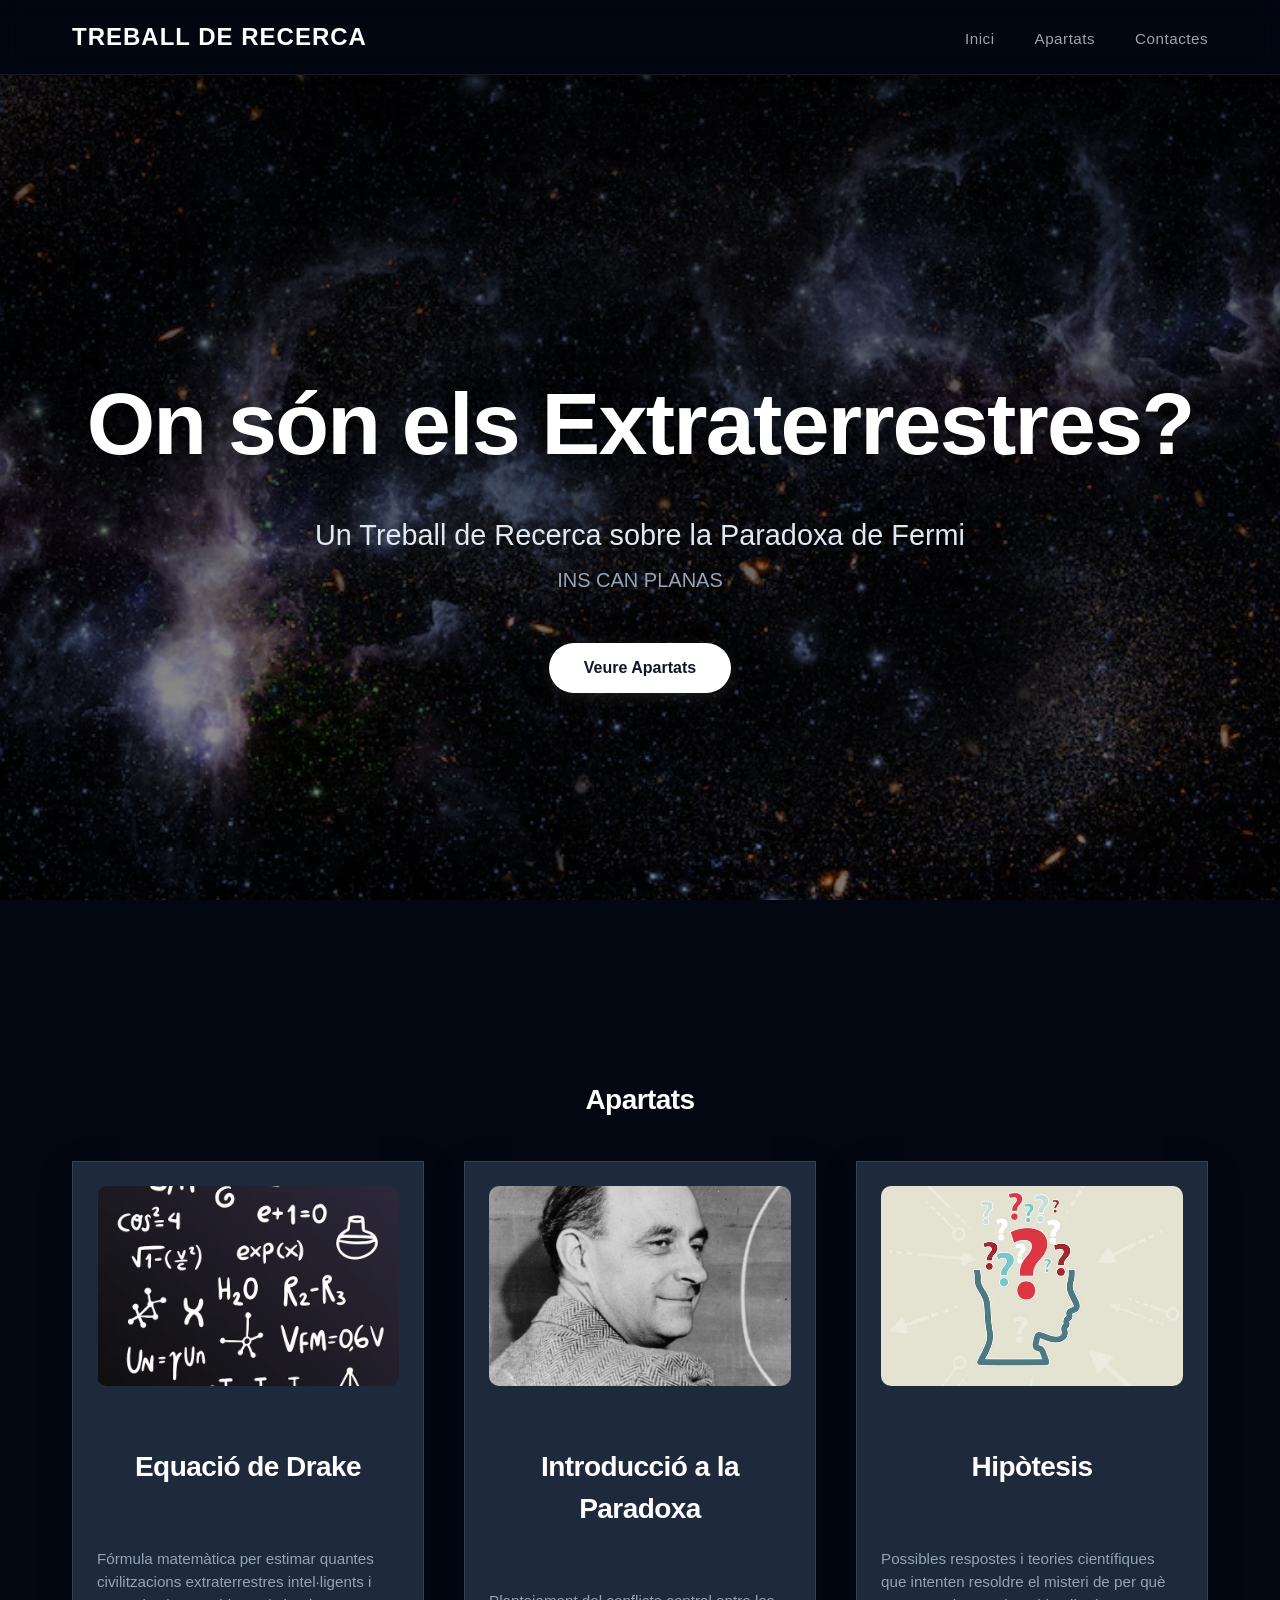
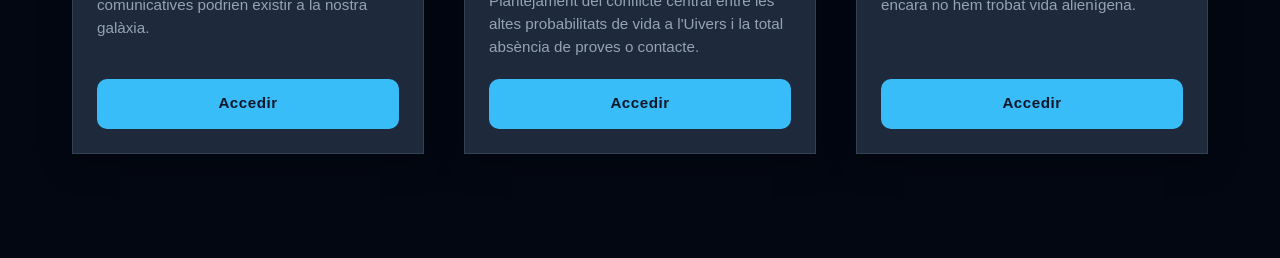
==== index.html @ d02b75b5 "Mi primera subida" ====
<!DOCTYPE html>
<html lang="es">
<head>
    <meta charset="UTF-8">
    <meta name="viewport" content="width=device-width, initial-scale=1.0">
    <title>On són els Extraterrestres?</title>
    <link rel="stylesheet" href="styles.css">
    <link rel="icon" href="Images/icono.png" type="image/png">
</head>
<body>
    <header>
        <nav>
            <div class="logo">Treball de Recerca</div>
            <ul class="nav-links">
                <li><a href="#">Inici</a></li>
                <li><a href="#apartats">Apartats</a></li>
                <li><a href="#contacte">Contactes</a></li>
            </ul>
        </nav>
    </header>

    <main>
        <section id="hero">
            <div class="hero-content">
                <h1>On són els Extraterrestres?</h1>
                <p class="subtitle">Un Treball de Recerca sobre la Paradoxa de Fermi</p>
                <p class="centre-origen">INS Can Planas</p>
                <a href="#apartats" class="ap-button">Veure Apartats</a>
            </div>
        </section>

        <section id="apartats">
            <h2 class="titol-seccio">Apartats</h2>
            <div class="apartats-grid">

                <div class="apartats-card">
                    <img src="Images/Fórm.png" alt="fondo espacial">
                    <h2 class="titol-card">Equació de Drake</h2>
                    <p class="desc">Fórmula matemàtica per estimar quantes civilitzacions extraterrestres intel·ligents i comunicatives podrien existir a la nostra galàxia.</p>
                    <a href="drake.html" class="boto-accedir">Accedir</a>
                </div>

                <div class="apartats-card">
                    <img src="Images/intro.jpg" alt="fondo espacial">
                    <h2 class="titol-card">Introducció a la Paradoxa</h2>
                    <p class="desc">Plantejament del conflicte central entre les altes probabilitats de vida a l'Uivers i la total absència de proves o contacte.</p>
                    <a href="intro.html" class="boto-accedir">Accedir</a>
                </div>

                <div class="apartats-card">
                    <img src="Images/hipo.jpg" alt="fondo espacial">
                    <h2 class="titol-card">Hipòtesis</h2>
                    <p class="desc">Possibles respostes i teories científiques que intenten resoldre el misteri de per què encara no hem trobat vida alienígena.</p>
                    <a href="hipo.html" class="boto-accedir">Accedir</a>
                </div>

            </div>
        </section>
    </main>
</body>
</html>
---- styles.css ----
* {
    margin: 0;
    padding: 0;
    box-sizing: border-box;
    font-family: 'Arial', sans-serif;
}

@import url('https://googleapis.com');

body {
    font-size: 1.25rem;
    line-height: 1.5;
    color: #111111;
    margin: 0;
    padding: 0;
    background-color: #030712;
    font-family: 'Segoe UI', Tahoma, Geneva, Verdana, sans-serif;
}

img {
    max-width: 100%;
    display: block;
    height: auto;
}

header {
    box-shadow: 0 2px 10px rgba(0, 0, 0, 0.05);
    position: sticky;
    top: 0;
    z-index: 1000;
    background-color: rgba(3, 7, 18, 0.85);
    backdrop-filter: blur(12px);
    border-bottom: 1px solid rgba(255, 255, 255, 0.08);
}

nav {
    display: flex;
    justify-content: space-between;
    align-items: center;
    padding: 1.2rem 2rem;
    max-width: 1200px;
    margin: 0 auto;
}

.logo {
    font-size: 1.5rem;
    font-weight: bold;
    color: #ffffff;
    letter-spacing: 1px;
    text-transform: uppercase;
}

.nav-links {
    display: flex;
    list-style: none;
    gap: 2.5rem;
    margin: 0;
    padding: 0;
}

.nav-links a {
    text-decoration: none;
    color: #9ca3af;
    transition: color 0.3s ease;
    font-size: 0.95rem;
    font-weight: 500;
    letter-spacing: 0.5px;
    position: relative;
    padding: 0.4rem 0;
}

.nav-links a:hover {
    color: #ffffff;
    text-shadow: 0 0 8px rgba(255, 255, 255, 0.6);
}

.nav-links a::after {
    content: '';
    position: absolute;
    bottom: 0;
    left: 0;
    width: 0;
    height: 2px;
    background: linear-gradient(90deg, #3b82f6, #8b5cf6);
    box-shadow: 0 0 8px #3b82f6;
    transition: width 0.3s ease;
}

.nav-links a:hover::after {
    width: 100%;
}

#hero {
    min-height: 100vh;
    background: linear-gradient(rgba(0, 0, 0, 0.7), rgba(0, 0, 0, 0.4)), url('Images/real\ fondo.avif');
    background-size: cover;
    background-position: center;
    background-attachment: fixed;
    display: flex;
    flex-direction: column;
    justify-content: center;
    align-items: center;
    text-align: center;
    color: white;
    padding: 2rem 1rem;
    font-family: 'Inter', sans-serif;
}

.hero-content {
    animation: fadeIn 1.5s ease-out;
}

#hero h1 {
    font-size: clamp(2.5rem, 7vw, 5.5rem);
    margin-bottom: 1.5rem;
    font-weight: 800;
    letter-spacing: -0.02em;
    text-shadow: 0 4px 20px rgba(0, 0, 0, 0.6);
}

.subtitle {
    font-size: clamp(1.2rem, 3.5vw, 1.8rem);
    font-weight: 400;
    color: #e2e8f0;
    margin-bottom: 0.5rem;
}

.centre-origen {
    font-size: clamp(1rem, 2.5vw, 1.25rem);
    font-weight: 300;
    color: #94a3b8;
    text-transform: uppercase;
}

.ap-button {
    display: inline-block;
    text-decoration: none;
    background-color: #ffffff;
    color: #0f172a;
    font-weight: 600;
    font-size: 1rem;
    border: none;
    padding: 0.8rem 2.2rem;
    border-radius: 50px;
    cursor: pointer;
    box-shadow: 0 4px 15px rgba(255, 255, 255, 0.1);
    margin-top: 3rem;
    transition: all 0.3s cubic-bezier(0.4, 0, 0.2, 1);
}

.ap-button:hover {
    background-color: #f8fafc;
    transform: translateY(-2px);
    box-shadow: 0 10px 25px rgba(255, 255, 255, 0.2);
}

.ap-button:active {
    transform: translateY(0);
    transform: scale(0.98);
}

#apartats {
    padding: 4rem 2rem;
    max-width: 1200px;
    margin: 0 auto;
}

#apartats h2 {
    text-align: center !important;
    margin-top: 2.5rem !important;
    margin-bottom: 2.5rem !important;
    color: #ffffff !important;
    font-family: 'Inter', sans-serif !important;
    font-size: 1.75rem !important;
    font-weight: 700 !important;
    letter-spacing: -0.02em !important;
}

.apartats-grid {
    display: grid;
    grid-template-columns: repeat(auto-fit, minmax(300px, 1fr));
    gap: 2.5rem;
    margin-bottom: 2.5rem;
}

.apartats-card {
    background-color: #1e293b;
    color: white;
    border-radius: 16x;
    overflow: hidden;
    box-shadow: 0 10px 30px rgba(0, 0, 0, 0.3);
    display: flex;
    flex-direction: column;
    padding: 1.5rem;
    gap: 1.25rem;
    border: 1px solid #334155;
    transition: transform 0.3s cubic-bezier(0.25, 0.8, 0.25, 1), box-shadow 0.3s ease;
}

.apartats-card:hover {
    transform: translateY(-8px);
    box-shadow: 0 20px 40px rgba(0, 0, 0, 0.15);
    background-color: #243248;
}

.apartats-card img {
    width: 100%;
    height: 200px;
    object-fit: cover;
    border-radius: 10px;
}

#apartats .titol-seccio {
    color: #ffffff;
    font-size: 2.2rem;
    margin-bottom: 2rem;
    text-align: center;
}

.apartats-card .titol-card {
    margin: 0 !important;
    padding: 0 !important;
    color: #0f172a !important;
    font-size: 1.4rem !important;
    font-weight: 700 !important;
    text-align: center !important;
}

.desc {
    color: #cbd5e1;
    margin: 0;
    padding: 0;
    font-size: 0.95rem;
    line-height: 1.6;
}

.boto-accedir {
    padding: 0.85rem 1.5rem;
    background-color: #38bdf8;;
    color: #0f172a;
    border: none;
    border-radius: 10px;
    cursor: pointer;
    text-decoration: none;
    display: block;
    font-weight: 600;
    font-size: 0.95rem;
    letter-spacing: 0.5px;
    text-align: center;
    margin-top: auto;
    transition: background-color 0.2s ease, transform 0.1s ease;
}

.boto-accedir:hover {
    background-color: #7dd3fc;
}

.boto-accedir:active {
    transform: scale(0.97);
}

.drake-intro {
    text-align: center;
    color: white;
    font-size: clamp(1.5rem, 3vw, 2.5rem);
    margin-bottom: 1.5rem;
    font-weight: 100;
    letter-spacing: -0.02em;
    text-shadow: 0 4px 20px rgba(0, 0, 0, 0.6);
    font-family: 'Inter', sans-serif;
}

.cards-grid {
    display: flex;
    gap: 2.5rem;
    max-width: 1200px;
    margin: 0 auto;
    padding: 0 1.5rem;
    justify-content: center;
    flex-direction: row;
    align-items: stretch;
}

.descripcio-drake {
    background-color: #1e293b;
    color: white;
    border-radius: 12x;
    overflow: hidden;
    box-shadow: 0 10px 30px rgba(0, 0, 0, 0.3);
    display: flex;
    flex-direction: column;
    padding: 3rem;
    gap: 1.25rem;
    border: 1px solid #334155;
    text-align: center;
    align-items: center;
    transition: transform 0.3s cubic-bezier(0.25, 0.8, 0.25, 1), box-shadow 0.3s ease;
    flex: 1 1 calc(50% - 1.5rem); 
    max-width: 760px;
    min-width: 350px; 
}

.card-image img {
    width: 100%;
    height: 100%;
    object-fit: cover;
    border-radius: 20px;
}

.titol-card {
    font-size: 1.5rem;
    margin: 0;
    font-weight: 700;
}

.desc {
    font-size: 0.95rem;
    color: #94a3b8;
    line-height: 1.5;
    flex-grow: 1;
}

.descripcio-drake:hover {
    transform: translateY(-8px);
    box-shadow: 0 20px 40px rgba(0, 0, 0, 0.15);
    background-color: #243248;
}

.parametres-section {
    max-width: 800px;
    margin: 4rem auto;
    padding: 0 1.5rem;
}

.titol-parametres {
    color: white;
    font-size: 1.5rem;
    margin-bottom: 2rem;
    text-align: center;
    font-weight: 600;
}

.parametres-container {
    display: flex;
    flex-direction: column;
    gap: 1rem
}

.parametres-item {
    display: flex;
    align-items: center;
    background-color: #152033;
    border: 1px solid #1e293b;
    border-radius: 8px;
    padding: 1.25rem 1.5rem;
    gap: 1.5rem;
    transition: transform 0.2s ease;
}

.variable {
    color: #38bdf8;
    font-family: 'Courier New', Courier, monospace;
    font-size: 1.4rem;
    font-weight: 700;
    min-width: 50px;
    text-align: center;
}

.definicio {
    color: #94a3b8;
    margin: 0;
    font-size: 0.95rem;
    line-height: 1.5;
    text-align: left;
}

#calculadora-drake {
    background-color: rgba(15, 23, 42, 0.9);
    border: 2px solid #3b82f6;
    border-radius: 16px;
    padding: 30px;
    max-width: 800px;
    margin: 40px auto;
    box-shadow: 0 0 20px rgba(59, 130, 246, 0.3);
    color: #ffffff;
}

.grid-tableta {
    display: grid;
    grid-template-columns: repeat(auto-fit, minmax(180px, 1fr));
    gap:20px;
    margin-bottom: 3px;
}

.celda-factor {
    background-color: #1e293b;
    border: 1px solid #475569;
    border-radius: 8px;
    padding: 15px;
    display: flex;
    flex-direction: column;
    align-items: center;
}

.celda-factor label {
    font-weight: bold;
    font-size: 1.1rem;
    margin-bottom: 8px;
    color: #93c5fd;
}

.celda-factor label span {
    font-size: 0.75rem;
    color: #94a3b8;
    display: block;
    font-weight: normal;
    text-align: center;
}

.celda-factor input {
    width: 80%;
    background-color: #0f172a;
    border: 1px solid #3b82f6;
    border-radius: 6px;
    color: #ffffff;
    padding: 8px;
    text-align: center;
    font-size: 1.1rem;
    outline: none;
    transition: all 0.3s ease;
}

.celda-factor input:focus {
    border-color: #8b5cf6;
    box-shadow: 0 0 10px rgba(139, 92, 246, 0.5);
}

.pantalla-resultado {
    background-color: #020617;
    border-top: 3px solid #8b5cf6;
    border-radius: 8px;
    padding: 20px;
    text-align: center;
}

#total-N {
    font-size: 3rem;
    font-weight: bold;
    color: #10b981;
    text-shadow: 0 0 15px rgba(16, 185, 129, 0.6);
    margin: 10px 0 0 0;
}
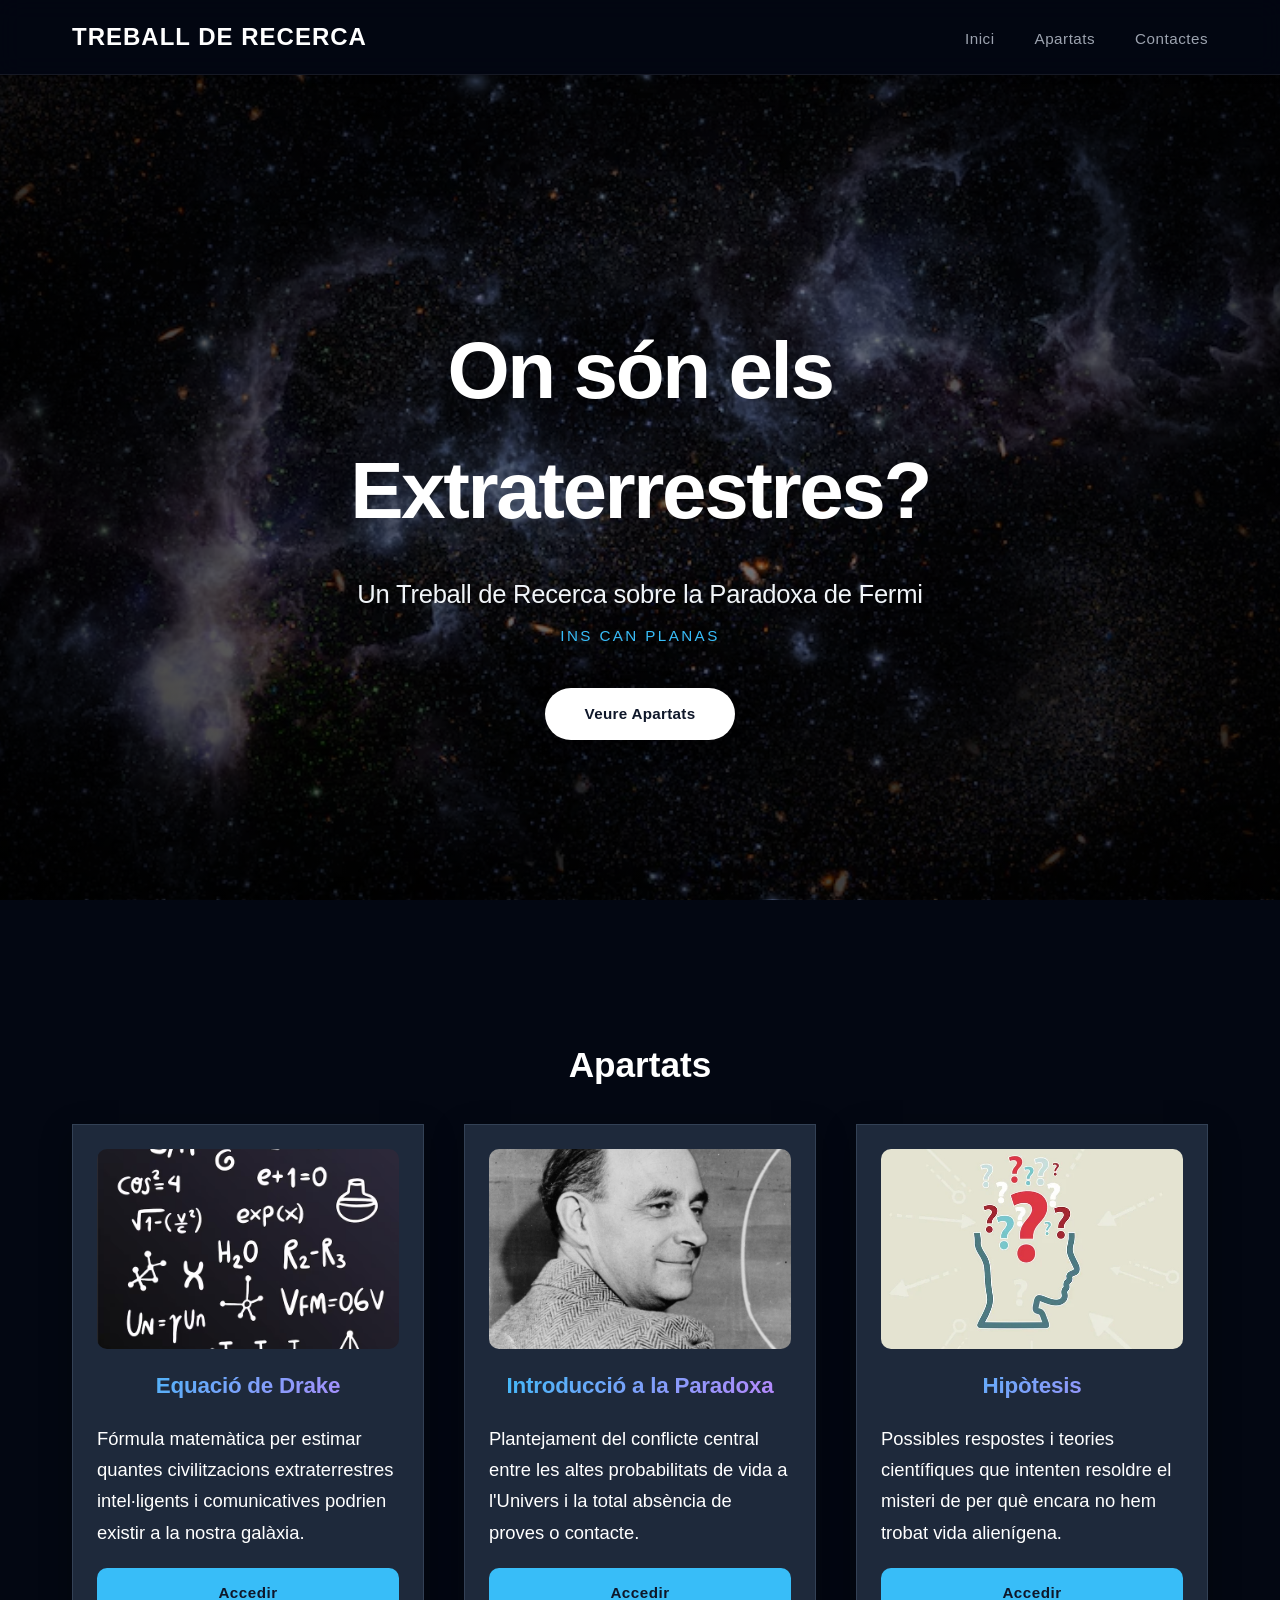
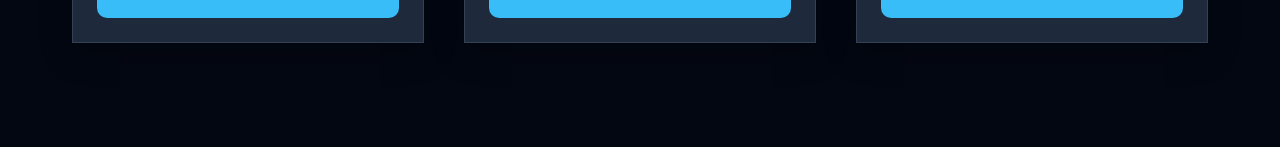
==== commit 0e1700cc: "Primera actualització de la Pàgina Web sobre el Treball de Recerca de la Paradoxa de Fermi. En aques" ====
--- a/index.html
+++ b/index.html
@@ -36,21 +36,21 @@
                 <div class="apartats-card">
                     <img src="Images/Fórm.png" alt="fondo espacial">
                     <h2 class="titol-card">Equació de Drake</h2>
-                    <p class="desc">Fórmula matemàtica per estimar quantes civilitzacions extraterrestres intel·ligents i comunicatives podrien existir a la nostra galàxia.</p>
+                    <p class="desc-card">Fórmula matemàtica per estimar quantes civilitzacions extraterrestres intel·ligents i comunicatives podrien existir a la nostra galàxia.</p>
                     <a href="drake.html" class="boto-accedir">Accedir</a>
                 </div>
 
                 <div class="apartats-card">
                     <img src="Images/intro.jpg" alt="fondo espacial">
                     <h2 class="titol-card">Introducció a la Paradoxa</h2>
-                    <p class="desc">Plantejament del conflicte central entre les altes probabilitats de vida a l'Uivers i la total absència de proves o contacte.</p>
+                    <p class="desc-card">Plantejament del conflicte central entre les altes probabilitats de vida a l'Univers i la total absència de proves o contacte.</p>
                     <a href="intro.html" class="boto-accedir">Accedir</a>
                 </div>
 
                 <div class="apartats-card">
                     <img src="Images/hipo.jpg" alt="fondo espacial">
                     <h2 class="titol-card">Hipòtesis</h2>
-                    <p class="desc">Possibles respostes i teories científiques que intenten resoldre el misteri de per què encara no hem trobat vida alienígena.</p>
+                    <p class="desc-card">Possibles respostes i teories científiques que intenten resoldre el misteri de per què encara no hem trobat vida alienígena.</p>
                     <a href="hipo.html" class="boto-accedir">Accedir</a>
                 </div>
 
--- a/styles.css
+++ b/styles.css
@@ -92,7 +92,7 @@
 
 #hero {
     min-height: 100vh;
-    background: linear-gradient(rgba(0, 0, 0, 0.7), rgba(0, 0, 0, 0.4)), url('Images/real\ fondo.avif');
+    background: radial-gradient(circle, rgba(0, 0, 0, 0.4) 0%, rgba(0, 0, 0, 0.85) 100%), url(Images/real\ fondo.avif);
     background-size: cover;
     background-position: center;
     background-attachment: fixed;
@@ -108,28 +108,33 @@
 
 .hero-content {
     animation: fadeIn 1.5s ease-out;
+    max-width: 900px;
+    margin: 0 auto;
 }
 
 #hero h1 {
-    font-size: clamp(2.5rem, 7vw, 5.5rem);
+    font-size: clamp(2.5rem, 6.5vw, 5rem);
     margin-bottom: 1.5rem;
-    font-weight: 800;
-    letter-spacing: -0.02em;
-    text-shadow: 0 4px 20px rgba(0, 0, 0, 0.6);
+    font-weight: 900;
+    letter-spacing: -0.03em;
+    text-shadow: 0 0px 20px rgba(255, 255, 255, 0.15), rgba(0, 0, 0, 0.8);
 }
 
 .subtitle {
-    font-size: clamp(1.2rem, 3.5vw, 1.8rem);
+    font-size: clamp(1.2rem, 3vw, 1.6rem);
     font-weight: 400;
-    color: #e2e8f0;
-    margin-bottom: 0.5rem;
+    color: #f1f5f9;
+    margin-bottom: 0.75rem;
+    letter-spacing: -0.01em;
 }
 
 .centre-origen {
-    font-size: clamp(1rem, 2.5vw, 1.25rem);
-    font-weight: 300;
-    color: #94a3b8;
+    font-size: clamp(0.85rem, 2vw, 0.95rem);
+    font-weight: 500;
+    color: #38bdf8;
     text-transform: uppercase;
+    letter-spacing: 0.15rem;
+    margin-bottom: 2.5rem;
 }
 
 .ap-button {
@@ -138,25 +143,24 @@
     background-color: #ffffff;
     color: #0f172a;
     font-weight: 600;
-    font-size: 1rem;
+    font-size: 0.95rem;
     border: none;
-    padding: 0.8rem 2.2rem;
+    padding: 0.9rem 2.5rem;
     border-radius: 50px;
     cursor: pointer;
-    box-shadow: 0 4px 15px rgba(255, 255, 255, 0.1);
-    margin-top: 3rem;
+    letter-spacing: 0.02em;
+    box-shadow: 0 4px 20px rgba(0, 0, 0, 0.3);
     transition: all 0.3s cubic-bezier(0.4, 0, 0.2, 1);
 }
 
 .ap-button:hover {
-    background-color: #f8fafc;
+    background-color: #ffffff;
     transform: translateY(-2px);
-    box-shadow: 0 10px 25px rgba(255, 255, 255, 0.2);
+    box-shadow: 0 0px 25px rgba(56, 189, 248, 0.5), 0 10px 20px rgba(0, 0, 0, 0.4);
 }
 
 .ap-button:active {
-    transform: translateY(0);
-    transform: scale(0.98);
+    transform: translateY(-1);
 }
 
 #apartats {
@@ -165,15 +169,15 @@
     margin: 0 auto;
 }
 
-#apartats h2 {
-    text-align: center !important;
-    margin-top: 2.5rem !important;
-    margin-bottom: 2.5rem !important;
-    color: #ffffff !important;
-    font-family: 'Inter', sans-serif !important;
-    font-size: 1.75rem !important;
-    font-weight: 700 !important;
-    letter-spacing: -0.02em !important;
+.titol-seccio h2 {
+    text-align: center;
+    margin-top: 2.5rem;
+    margin-bottom: 2.5rem;
+    color: #ffffff;
+    font-family: 'Inter', sans-serif;
+    font-size: 1.75rem;
+    font-weight: 700;
+    letter-spacing: -0.02em;
 }
 
 .apartats-grid {
@@ -226,12 +230,13 @@
     text-align: center !important;
 }
 
-.desc {
-    color: #cbd5e1;
+.desc-card {
+    color: white;
     margin: 0;
     padding: 0;
-    font-size: 0.95rem;
-    line-height: 1.6;
+    font-size: 1.15rem;
+    line-height: 1.7;
+    text-align: left;
 }
 
 .boto-accedir {
@@ -259,15 +264,22 @@
     transform: scale(0.97);
 }
 
+.drake-container {
+    font-family: 'Plus Jakarta Sans', sans-serif;
+}
+
 .drake-intro {
     text-align: center;
     color: white;
-    font-size: clamp(1.5rem, 3vw, 2.5rem);
-    margin-bottom: 1.5rem;
-    font-weight: 100;
-    letter-spacing: -0.02em;
+    font-size: clamp(2rem, 4vw, 3.5rem);
+    margin-bottom: 2.5rem;
+    font-weight: 700;
+    letter-spacing: -0.03em;
+    font-family: 'Space Grotesque', sans-serif;
     text-shadow: 0 4px 20px rgba(0, 0, 0, 0.6);
-    font-family: 'Inter', sans-serif;
+    background: linear-gradient(135deg, #ffffff 0%, #94a3b8 100%);
+    -webkit-background-clip: text;
+    -webkit-text-fill-color: transparent;
 }
 
 .cards-grid {
@@ -282,51 +294,62 @@
 }
 
 .descripcio-drake {
-    background-color: #1e293b;
-    color: white;
-    border-radius: 12x;
+    background-color: #0f172a;
+    color: white;
+    border-radius: 20px;
     overflow: hidden;
-    box-shadow: 0 10px 30px rgba(0, 0, 0, 0.3);
-    display: flex;
-    flex-direction: column;
-    padding: 3rem;
-    gap: 1.25rem;
-    border: 1px solid #334155;
-    text-align: center;
-    align-items: center;
-    transition: transform 0.3s cubic-bezier(0.25, 0.8, 0.25, 1), box-shadow 0.3s ease;
+    box-shadow: 0 20px 40px rgba(0, 0, 0, 0.4);
+    display: flex;
+    flex-direction: column;
+    padding: 2.5rem;
+    gap: 1.5rem;
+    border: 1px solid #1e293b;
+    text-align: center;
+    align-items: stretch;
+    transition: transform 0.4s cubic-bezier(0.16, 1, 0.3, 1), box-shadow 0.4s ease, border-color 0.4s ease;
     flex: 1 1 calc(50% - 1.5rem); 
-    max-width: 760px;
-    min-width: 350px; 
+    max-width: 2000px;
+    min-width: 350px;
+    width: 95%
 }
 
 .card-image img {
     width: 100%;
-    height: 100%;
+    height: auto;
     object-fit: cover;
-    border-radius: 20px;
+    border-radius: 12px;
 }
 
 .titol-card {
-    font-size: 1.5rem;
+    font-family: 'Space Grotesque', sans-serif;
+    font-size: 1.8rem;
     margin: 0;
     font-weight: 700;
+    text-align: center;
+    background: linear-gradient(135deg, #38bdf8 0%, #c084fc 100%);
+    -webkit-background-clip: text;
+    -webkit-text-fill-color: transparent;
+    letter-spacing: -0.01em;
 }
 
 .desc {
-    font-size: 0.95rem;
-    color: #94a3b8;
-    line-height: 1.5;
-    flex-grow: 1;
+    font-size: 1rem;
+    color: #cbd5e1;
+    line-height: 1.7;
+    text-align: left;
+    margin: 0;
 }
 
 .descripcio-drake:hover {
-    transform: translateY(-8px);
-    box-shadow: 0 20px 40px rgba(0, 0, 0, 0.15);
-    background-color: #243248;
+    transform: translateY(-10px);
+    box-shadow: 0 30px 60px rgba(56, 189, 248, 0.15);
+    background-color: #131e35;
+    border-color: #38bdf8;
 }
 
 .parametres-section {
+    display: flex;
+    flex-direction: column;
     max-width: 800px;
     margin: 4rem auto;
     padding: 0 1.5rem;
@@ -343,27 +366,35 @@
 .parametres-container {
     display: flex;
     flex-direction: column;
-    gap: 1rem
+    gap: 1rem;
+    width: 100%;
 }
 
 .parametres-item {
     display: flex;
     align-items: center;
-    background-color: #152033;
-    border: 1px solid #1e293b;
-    border-radius: 8px;
-    padding: 1.25rem 1.5rem;
-    gap: 1.5rem;
-    transition: transform 0.2s ease;
+    background-color: #1e293b;
+    border: 1px solid #334155;
+    border-radius: 12px;
+    padding: 1rem 1.25rem;
+    gap: 1.25rem;
+    transition: transform 0.3s ease;
+}
+
+.parametres-item:hover {
+    background-color: #1e293b;
+    border-color: #c084fc;
+    transform: scale(1.02);
 }
 
 .variable {
     color: #38bdf8;
-    font-family: 'Courier New', Courier, monospace;
-    font-size: 1.4rem;
+    font-family: 'Space Grotesque', sans-serif;
+    font-size: 1.6rem;
     font-weight: 700;
-    min-width: 50px;
-    text-align: center;
+    min-width: 45px;
+    text-align: center;
+    text-shadow: 0 0 12px rgba(56, 189, 248, 0.4);
 }
 
 .definicio {
@@ -372,6 +403,103 @@
     font-size: 0.95rem;
     line-height: 1.5;
     text-align: left;
+}
+
+#condicions-seccio {
+    max-width: 1200px;
+    margin: 5rem auto 3rem auto;
+    padding: 0 1.5rem;
+    box-sizing: border-box;
+    display: flex;
+    justify-content: center;
+    width: 100%;
+}
+
+#condicions-card {
+    background-color: #0f172a;
+    border: 1px solid #334155;
+    border-radius: 20px;
+    padding: 2.5rem;
+    box-shadow: 0 20px 40px rgba(0, 0, 0, 0.4);
+    transition: border-color 0.3s ease;
+    width: 100%;
+}
+
+#condicions-card:hover {
+    border-color: #f59e0b;
+}
+
+.titol-condicions {
+    font-family: 'Space Grotesque', sans-serif;
+    font-size: 1.5rem;
+    color: #f59e0b;
+    margin-top: 0;
+    margin-bottom: 1rem;
+    display: flex;
+    align-items: center;
+    gap: 0.5rem;
+}
+
+.desc-condicions {
+    color: #cbd5e1;
+    font-size: 1rem;
+    line-height: 1.6;
+    margin-bottom: 1.5rem;
+}
+
+.llista-condicions {
+    list-style: none;
+    padding: 0;
+    margin: 0 0 1.5rem 0;
+    display: flex;
+    flex-direction: column;
+    gap: 1rem;
+}
+
+.text-condicio {
+    color: #94a3b8;
+    font-size: 0.95rem;
+    line-height: 1.5;
+    position: relative;
+    padding-left: 1.5rem;
+}
+
+.llista-condicions li::before {
+    content: "•";
+    color: #f59e0b;
+    font-size: 1.5rem;
+    position: absolute;
+    left: 0;
+    top: -4px;
+}
+
+.var-inline {
+    color: #38bdf8;
+    font-family: monospace;
+    font-weight: bold;
+}
+
+.llista-condicions code {
+    background-color: #1e293b;
+    color: #e2e8f0;
+    padding: 0.2rem 0.4rem;
+    border-radius: 4px;
+    font-size: 0.9rem;
+    border: 1px solid #475569;
+}
+
+.nota-cientifica {
+    background-color: rgba(245, 158, 11, 0.1);
+    border-left: 4px solid #f59e0b;
+    padding: 1rem;
+    border-radius: 0 8px 8px 0;
+}
+
+.nota-cientifica p {
+    margin: 0;
+    color: #cbd5e1;
+    font-size: 0.9rem;
+    line-height: 1.5;
 }
 
 #calculadora-drake {
@@ -449,4 +577,273 @@
     color: #10b981;
     text-shadow: 0 0 15px rgba(16, 185, 129, 0.6);
     margin: 10px 0 0 0;
+}
+
+.intro-container {
+    font-family: 'Plus Jakarta Sans', sans-serif;
+}
+
+.intro-intro {
+    text-align: center;
+    color: white;
+    font-size: clamp(2rem, 4vw, 3.5rem);
+    margin-bottom: 2.5rem;
+    font-weight: 700;
+    letter-spacing: -0.03em;
+    font-family: 'Space Grotesque', sans-serif;
+    text-shadow: 0 4px 20px rgba(0, 0, 0, 0.6);
+    background: linear-gradient(135deg, #ffffff 0%, #94a3b8 100%);
+    -webkit-background-clip: text;
+    -webkit-text-fill-color: transparent;
+}
+
+#escenaris {
+    padding: 4rem 2rem;
+    max-width: 1200px;
+    margin: 0 auto;
+}
+
+.titol-escenari {
+    color: #ffffff;
+    font-size: 2.2rem;
+    margin-bottom: 2rem;
+    text-align: center;
+}
+
+.titol-escenari {
+    text-align: center;
+    margin-top: 2.5rem;
+    margin-bottom: 2.5rem;
+    color: #ffffff;
+    font-family: 'Inter', sans-serif;
+    font-size: 1.75rem;
+    font-weight: 700;
+    letter-spacing: -0.02em;
+}
+
+.escenaris-grid {
+    display: grid;
+    grid-template-columns: repeat(auto-fit, minmax(300px, 1fr));
+    gap: 2.5rem;
+    margin-bottom: 2.5rem;
+}
+
+.escenari-card {
+    background-color: #1e293b;
+    color: white;
+    border-radius: 16x;
+    overflow: hidden;
+    box-shadow: 0 10px 30px rgba(0, 0, 0, 0.3);
+    display: flex;
+    flex-direction: column;
+    padding: 1.5rem;
+    gap: 1.25rem;
+    border: 1px solid #334155;
+    transition: transform 0.3s cubic-bezier(0.25, 0.8, 0.25, 1), box-shadow 0.3s ease;
+}
+
+.escenari-card:hover {
+    transform: translateY(-8px);
+    box-shadow: 0 20px 40px rgba(0, 0, 0, 0.15);
+    background-color: #243248;
+}
+
+.escenari-card img {
+    width: 100%;
+    height: 200px;
+    object-fit: cover;
+    border-radius: 10px;
+}
+
+#escenaris .titol-escneari {
+    color: #ffffff;
+    font-size: 2.2rem;
+    margin-bottom: 2rem;
+    text-align: center;
+}
+
+.escenari-card .titol-escenari {
+    margin: 0 !important;
+    padding: 0 !important;
+    color: #38bdf8 !important;
+    font-size: 1.4rem !important;
+    font-weight: 700 !important;
+    text-align: center !important;
+}
+
+.desc-escenari {
+    color: white;
+    margin: 0;
+    padding: 0;
+    font-size: 1.15rem;
+    line-height: 1.7;
+    text-align: left;
+}
+
+.boto-escenari {
+    padding: 0.85rem 1.5rem;
+    background-color: #38bdf8;;
+    color: #0f172a;
+    border: none;
+    border-radius: 10px;
+    cursor: pointer;
+    text-decoration: none;
+    display: block;
+    font-weight: 600;
+    font-size: 0.95rem;
+    letter-spacing: 0.5px;
+    text-align: center;
+    margin-top: auto;
+    transition: background-color 0.2s ease, transform 0.1s ease;
+}
+
+.boto-escenari:hover {
+    background-color: #7dd3fc;
+}
+
+.boto-escenari:active {
+    transform: scale(0.97);
+}
+
+.escenari1 {
+    font-family: 'Plus Jakarta Sans', sans-serif;
+}
+
+.escenari1-intro {
+    text-align: center;
+    color: white;
+    font-size: clamp(2rem, 4vw, 3.5rem);
+    margin-bottom: 2.5rem;
+    font-weight: 700;
+    letter-spacing: -0.03em;
+    font-family: 'Space Grotesque', sans-serif;
+    text-shadow: 0 4px 20px rgba(0, 0, 0, 0.6);
+    background: linear-gradient(135deg, #ffffff 0%, #94a3b8 100%);
+    -webkit-background-clip: text;
+    -webkit-text-fill-color: transparent;
+}
+
+.escenari1-targeta {
+    max-width: 1300px;
+    width: 95%;
+    margin: 40px auto;
+    padding: 0 40px;
+    display: flex;
+    flex-direction: column;
+    gap: 30px;
+}
+
+.tarjeta-ancha {
+    display: flex;
+    background-color: #0f172a;
+    border: 1px solid #334155;
+    border-radius: 20px;
+    overflow: hidden;
+    box-shadow: 0 20px 40px rgba(0, 0, 0, 0.4);
+    align-items: stretch;
+    padding: 2.5rem;
+    transition: border-color 0.3s ease;
+    width: 100%;
+}
+
+.tarjeta-ancha:hover {
+    border-color: #f59e0b;
+}
+
+.tarjeta-contenido {
+    flex: 1.5;
+    padding: 45px;
+    display: flex;
+    flex-direction: column;
+    justify-content: center;
+}
+
+.tarjeta-contenido h2 {
+    margin-top: 0;
+    margin-bottom: 15px;
+    color: #38bdf8;
+    font-size: 3rem;
+    font-weight: 700;
+    letter-spacing: 0.5px;
+}
+
+.desc-escenari1 {
+    margin-top: 0;
+    margin-bottom: 16px;
+    color: #94a3b8;
+    line-height: 1.65;
+    font-size: 1.15rem;
+}
+
+.desc-escenari1 strong {
+    color: #e2e8f0;
+    font-weight: 600;
+}
+
+.destacar-conclusion {
+    margin-top: 24px;
+    margin-bottom: 0;
+    padding-top: 16px;
+    border-top: 1px dashed rgba(255, 255, 255, 0.1); /* Línea discontinua sutil arriba */
+    color: #cbd5e1;
+}
+
+.destacar-conclusion strong {
+    color: #ff9f1c;
+}
+
+.tarjeta-imagen {
+    flex: 1;
+    min-height: 350px;
+    position: relative;
+}
+
+.tarjeta-imagen img {
+    width: 100%;
+    height: 100%;
+    object-fit: cover;
+    display: block;
+}
+
+@media (max-width: 992px) {
+    .tarjeta-ancha {
+        flex-direction: column-reverse;
+    }
+    .tarjeta-imagen {
+        width: 100%;
+        height: 250px;
+    }
+    .tarjeta-contenido {
+        padding: 30px 20px;
+    }
+}
+
+.tarjeta-disc {
+    flex: 1;
+    min-width: 320px;
+    max-width: 4500px;
+    position: relative;
+    background-color: #050a14;
+}
+
+.enlaces-retorno {
+    margin-top: 20px;
+    display: flex;
+    gap: 15px;
+}
+
+.btn-regresar {
+    display: inline-block;
+    padding: 40px;
+    background-color: #f0f0f0;
+    color: #333;
+    text-decoration: none;
+    border-radius: 5px;
+    font-size: 0.9rem;
+    font-weight: bold;
+    transition: background 0.3s ease;
+}
+
+.btn-regresar:hover {
+    background-color: #e0e0e0;
 }
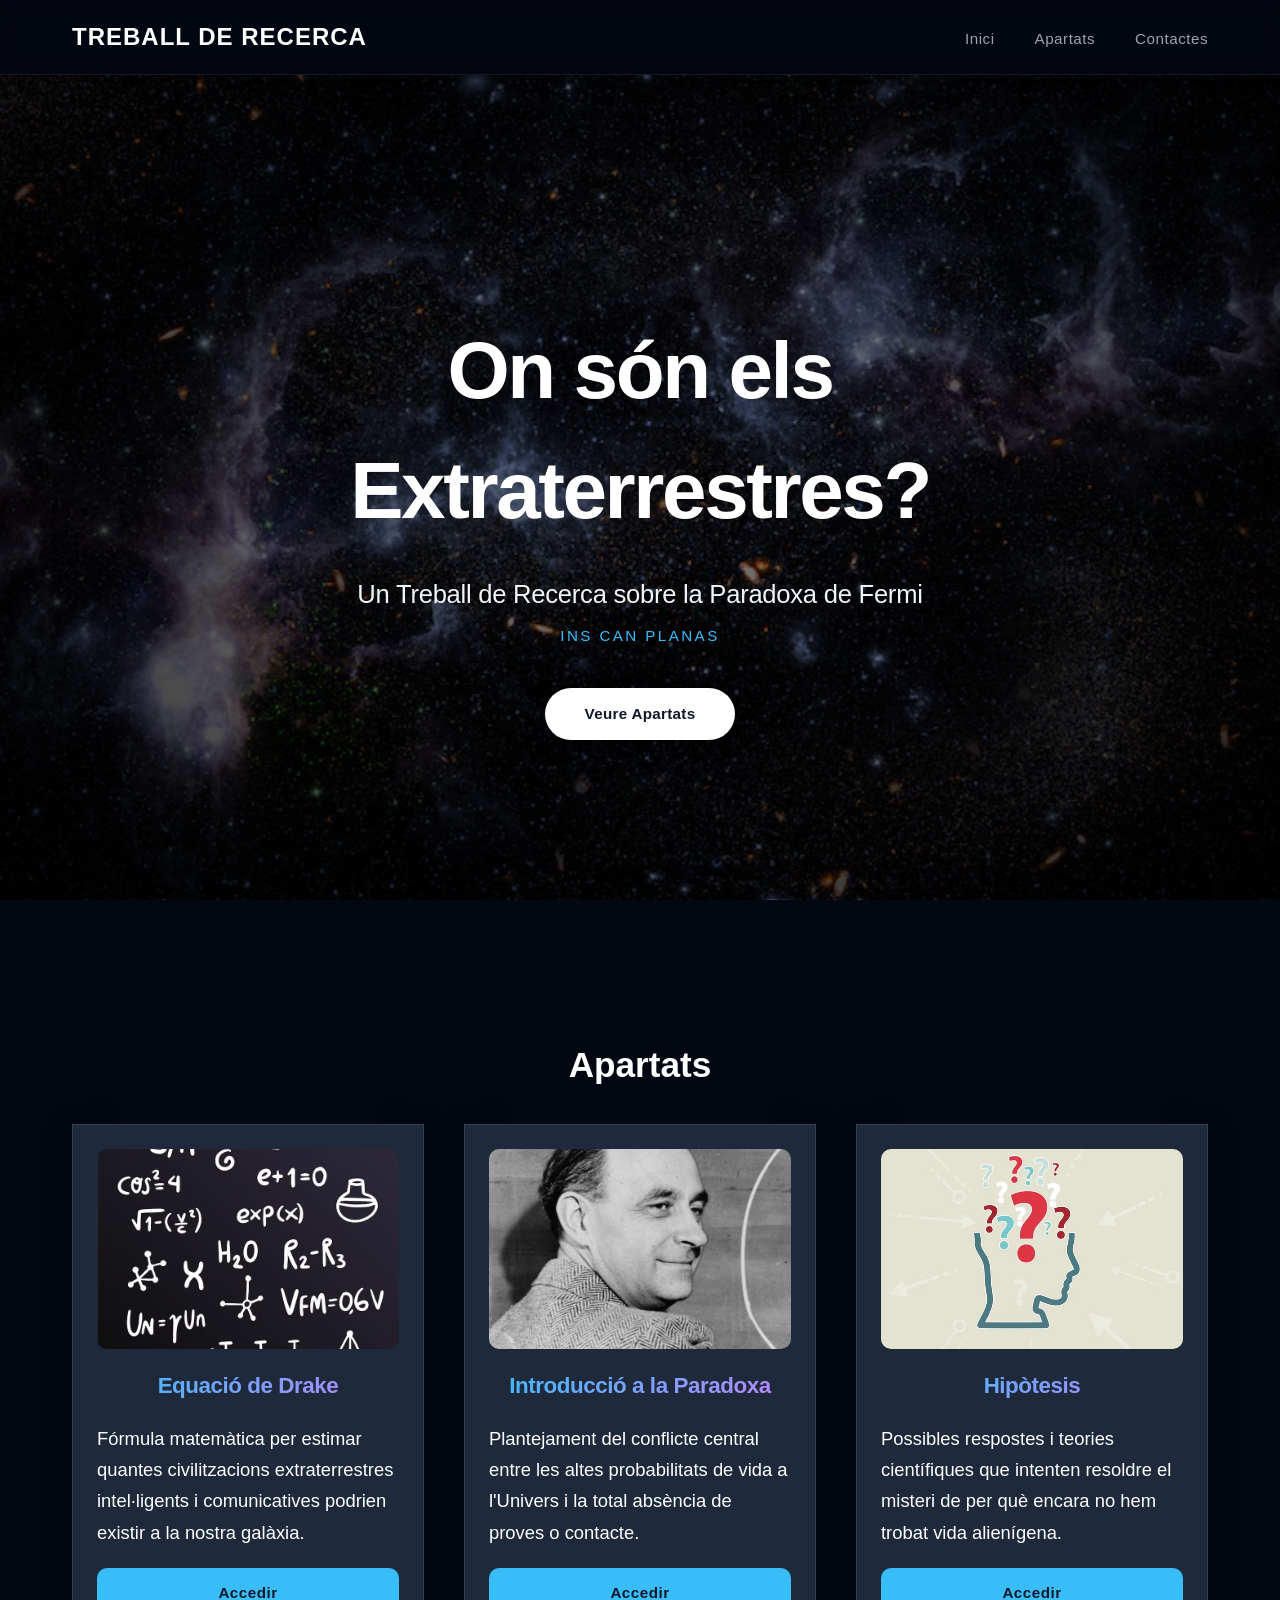
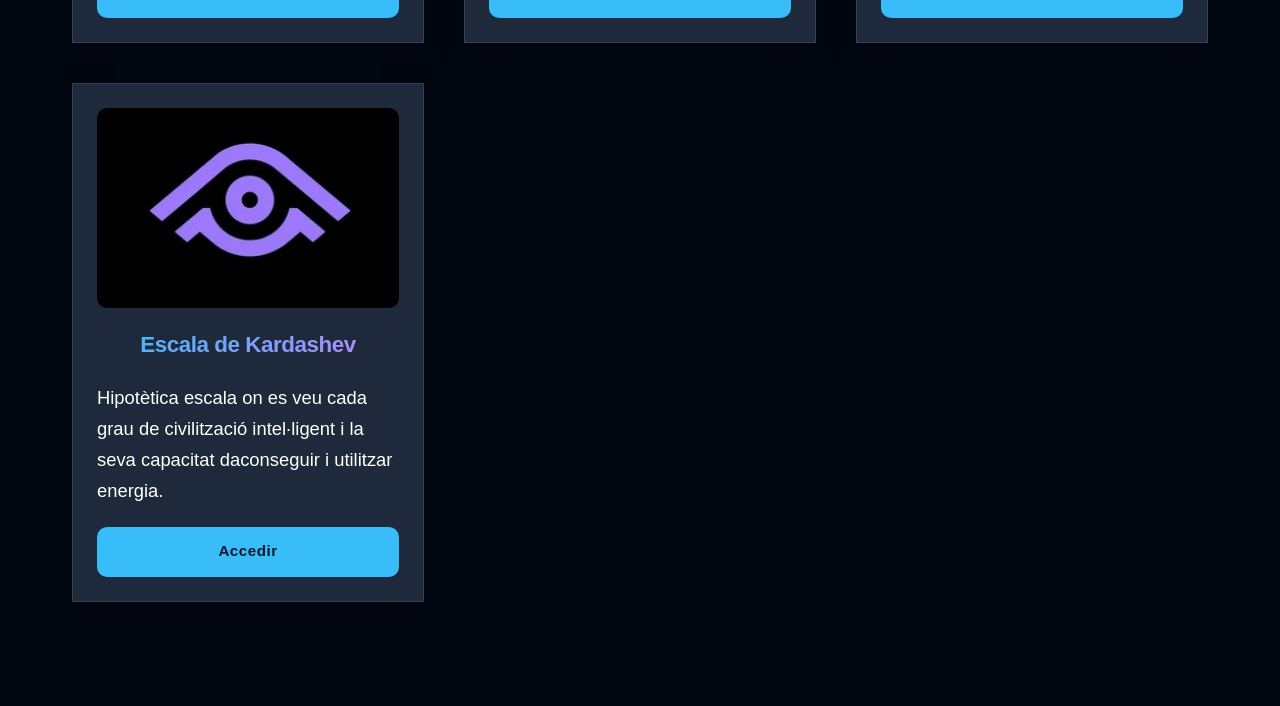
==== commit c2681c97: "Segona actualització de la Pàgina Web del Treball de Recerca sobre la Paradoxa de Fermi. En aquesta " ====
--- a/index.html
+++ b/index.html
@@ -34,24 +34,31 @@
             <div class="apartats-grid">
 
                 <div class="apartats-card">
-                    <img src="Images/Fórm.png" alt="fondo espacial">
+                    <img src="Images/Fórm.png" alt="Equacions">
                     <h2 class="titol-card">Equació de Drake</h2>
                     <p class="desc-card">Fórmula matemàtica per estimar quantes civilitzacions extraterrestres intel·ligents i comunicatives podrien existir a la nostra galàxia.</p>
                     <a href="drake.html" class="boto-accedir">Accedir</a>
                 </div>
 
                 <div class="apartats-card">
-                    <img src="Images/intro.jpg" alt="fondo espacial">
+                    <img src="Images/intro.jpg" alt="Imatge d'Enrico Fermi">
                     <h2 class="titol-card">Introducció a la Paradoxa</h2>
                     <p class="desc-card">Plantejament del conflicte central entre les altes probabilitats de vida a l'Univers i la total absència de proves o contacte.</p>
                     <a href="intro.html" class="boto-accedir">Accedir</a>
                 </div>
 
                 <div class="apartats-card">
-                    <img src="Images/hipo.jpg" alt="fondo espacial">
+                    <img src="Images/hipo.jpg" alt="Pregunta">
                     <h2 class="titol-card">Hipòtesis</h2>
                     <p class="desc-card">Possibles respostes i teories científiques que intenten resoldre el misteri de per què encara no hem trobat vida alienígena.</p>
                     <a href="hipo.html" class="boto-accedir">Accedir</a>
+                </div>
+
+                <div class="apartats-card">
+                    <img src="Images/ojoescala.jpg" alt="Ull representant lo desconegut, en aquest cas els extraterrestres i l'Univers">
+                    <h2 class="titol-card">Escala de Kardashev</h2>
+                    <p class="desc-card">Hipotètica escala on es veu cada grau de civilització intel·ligent i la seva capacitat daconseguir i utilitzar energia.</p>
+                    <a href="kardashev.html" class="boto-accedir">Accedir</a>
                 </div>
 
             </div>
--- a/styles.css
+++ b/styles.css
@@ -289,7 +289,7 @@
     margin: 0 auto;
     padding: 0 1.5rem;
     justify-content: center;
-    flex-direction: row;
+    flex-direction: column;
     align-items: stretch;
 }
 
@@ -307,37 +307,38 @@
     text-align: center;
     align-items: stretch;
     transition: transform 0.4s cubic-bezier(0.16, 1, 0.3, 1), box-shadow 0.4s ease, border-color 0.4s ease;
-    flex: 1 1 calc(50% - 1.5rem); 
-    max-width: 2000px;
-    min-width: 350px;
-    width: 95%
+    flex: 1 1 100%; 
+    max-width: 100%;
+    min-width: unset;
+    width: 100%
 }
 
 .card-image img {
+    order: 3;
+    max-width: 450px;
     width: 100%;
-    height: auto;
-    object-fit: cover;
-    border-radius: 12px;
+    margin: 1.5rem auto 0 auto;
 }
 
 .titol-card {
     font-family: 'Space Grotesque', sans-serif;
-    font-size: 1.8rem;
-    margin: 0;
+    font-size: 2rem;
+    margin: 0.5rem;
     font-weight: 700;
     text-align: center;
     background: linear-gradient(135deg, #38bdf8 0%, #c084fc 100%);
     -webkit-background-clip: text;
     -webkit-text-fill-color: transparent;
-    letter-spacing: -0.01em;
+    letter-spacing: -0.02em;
 }
 
 .desc {
-    font-size: 1rem;
-    color: #cbd5e1;
+    order: 2;
+    font-size: 1.05rem;
+    color: #94a3b8;
     line-height: 1.7;
-    text-align: left;
-    margin: 0;
+    text-align: center;
+    margin-bottom: 2rem;
 }
 
 .descripcio-drake:hover {
@@ -350,9 +351,12 @@
 .parametres-section {
     display: flex;
     flex-direction: column;
-    max-width: 800px;
-    margin: 4rem auto;
-    padding: 0 1.5rem;
+    max-width: 750px;
+    margin: 3rem auto;
+    padding: 2rem;
+    background-color: #0b1329;
+    border-radius: 20px;
+    box-shadow: 0 20px 40px rgba(0, 0, 0, 0.5);
 }
 
 .titol-parametres {
@@ -364,27 +368,28 @@
 }
 
 .parametres-container {
-    display: flex;
-    flex-direction: column;
-    gap: 1rem;
+    order: 2;
+    display: flex;
+    flex-direction: column;
+    gap: 0.85rem;
     width: 100%;
 }
 
 .parametres-item {
     display: flex;
     align-items: center;
-    background-color: #1e293b;
-    border: 1px solid #334155;
-    border-radius: 12px;
-    padding: 1rem 1.25rem;
-    gap: 1.25rem;
-    transition: transform 0.3s ease;
+    background-color: rgba(30, 41, 59, 0.4);
+    border: 1px solid rgba(51, 65, 85, 0.6);
+    border-radius: 14px;
+    padding: 1.1rem 1.5rem;
+    gap: 1.5rem;
+    transition: all 0.3s cubic-bezier(0.4, 0, 0.2, 1);
 }
 
 .parametres-item:hover {
-    background-color: #1e293b;
+    background-color: rgba(30, 41, 59, 0.8);
     border-color: #c084fc;
-    transform: scale(1.02);
+    transform: translateX(4px);
 }
 
 .variable {
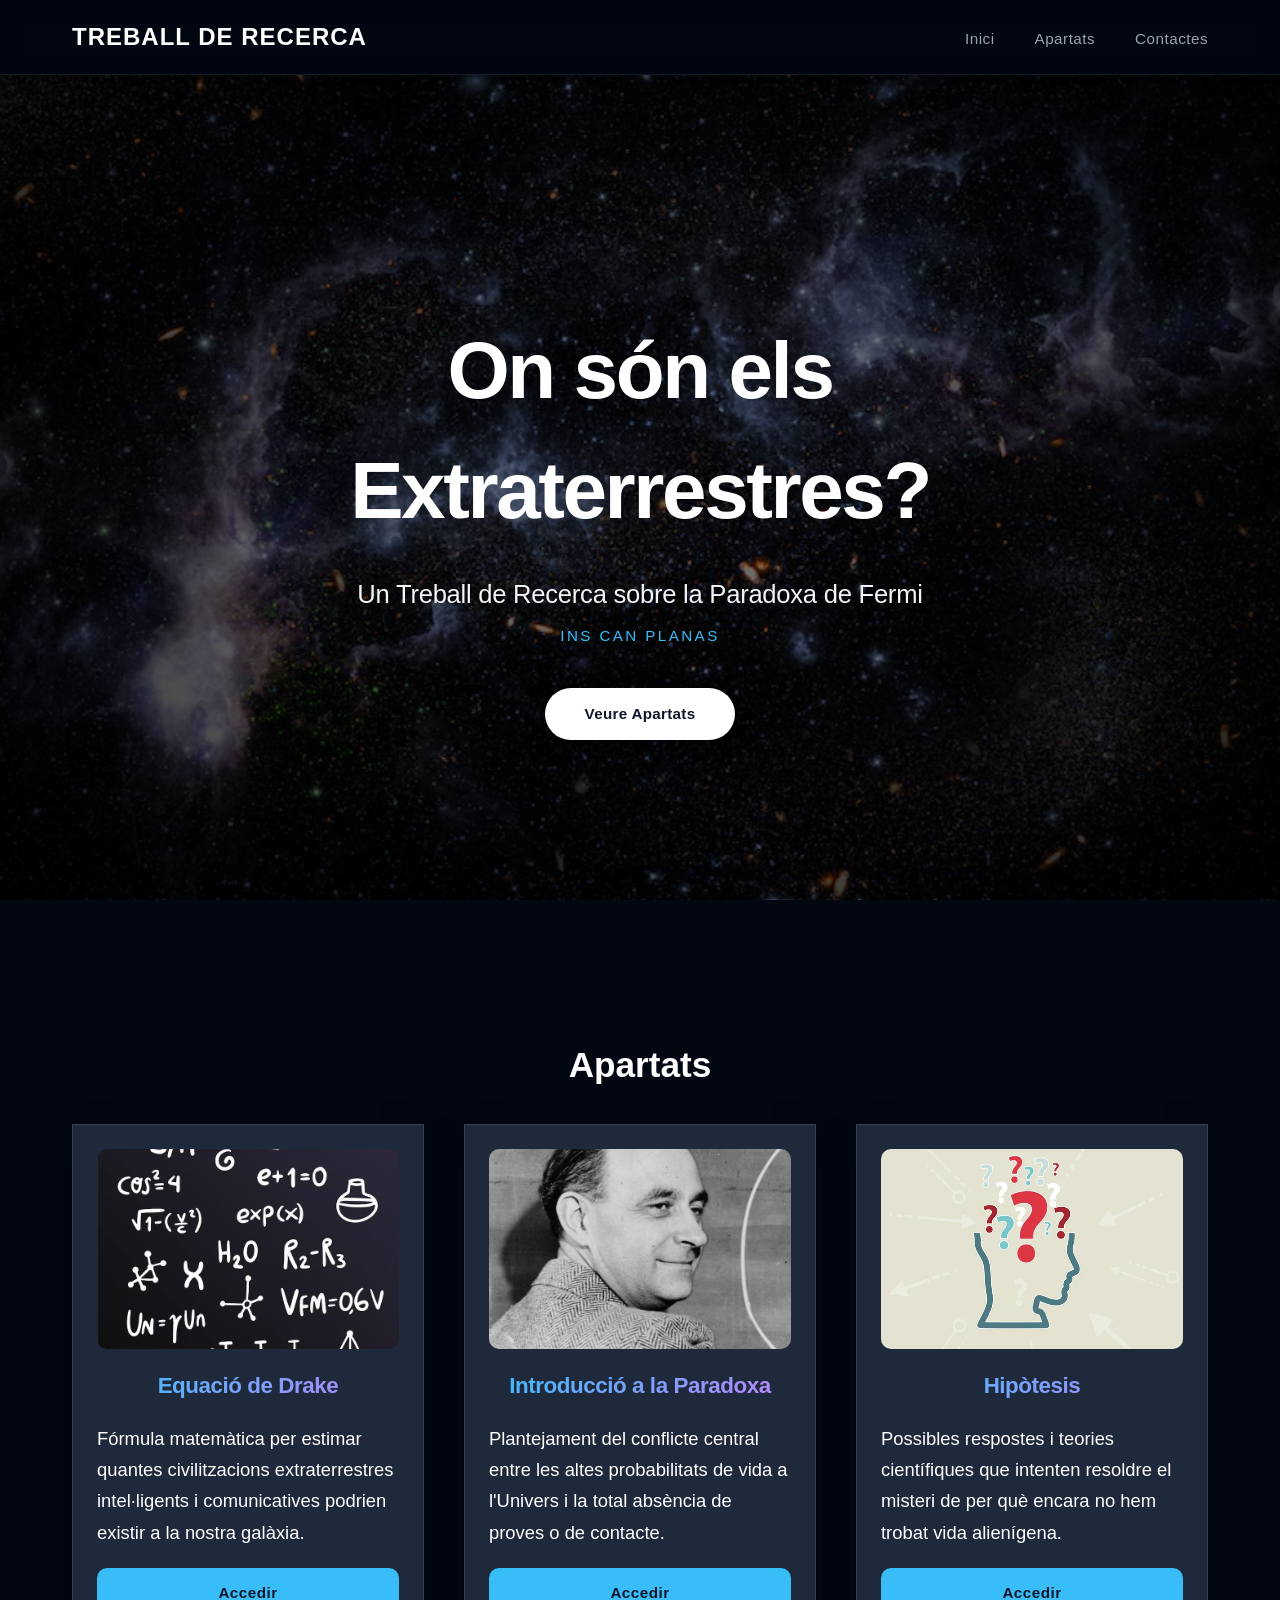
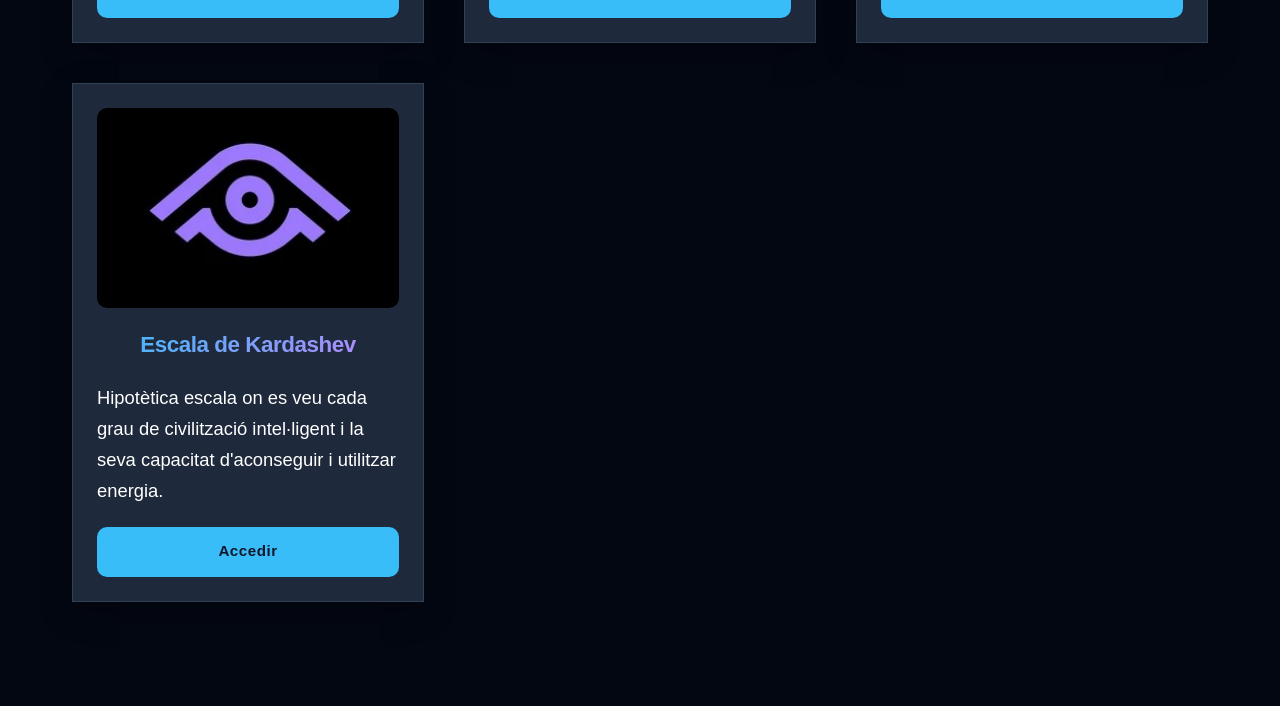
==== commit 0a8848dc: "Tercera actualització de la pàgina web sobre el Treball de Recerca sobre la Paradoxa de Fermi. En aq" ====
--- a/index.html
+++ b/index.html
@@ -43,7 +43,7 @@
                 <div class="apartats-card">
                     <img src="Images/intro.jpg" alt="Imatge d'Enrico Fermi">
                     <h2 class="titol-card">Introducció a la Paradoxa</h2>
-                    <p class="desc-card">Plantejament del conflicte central entre les altes probabilitats de vida a l'Univers i la total absència de proves o contacte.</p>
+                    <p class="desc-card">Plantejament del conflicte central entre les altes probabilitats de vida a l'Univers i la total absència de proves o de contacte.</p>
                     <a href="intro.html" class="boto-accedir">Accedir</a>
                 </div>
 
@@ -57,7 +57,7 @@
                 <div class="apartats-card">
                     <img src="Images/ojoescala.jpg" alt="Ull representant lo desconegut, en aquest cas els extraterrestres i l'Univers">
                     <h2 class="titol-card">Escala de Kardashev</h2>
-                    <p class="desc-card">Hipotètica escala on es veu cada grau de civilització intel·ligent i la seva capacitat daconseguir i utilitzar energia.</p>
+                    <p class="desc-card">Hipotètica escala on es veu cada grau de civilització intel·ligent i la seva capacitat d'aconseguir i utilitzar energia.</p>
                     <a href="kardashev.html" class="boto-accedir">Accedir</a>
                 </div>
 
